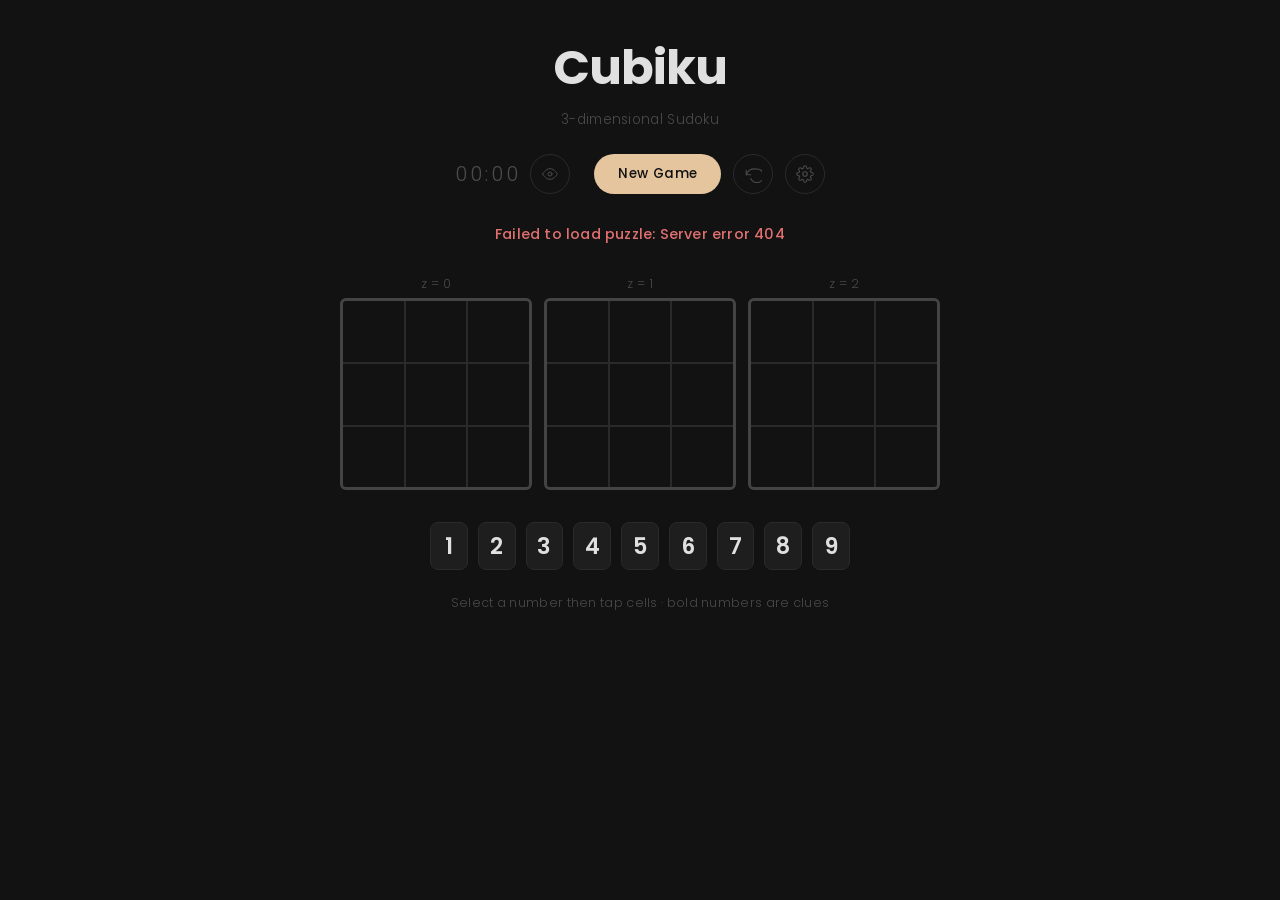
==== templates/index.html @ 9cfdf074 "Add files via upload" ====
<!DOCTYPE html>
<html lang="en">
<head>
  <meta charset="UTF-8" />
  <meta name="viewport" content="width=device-width, initial-scale=1.0" />
  <title>Cubiku</title>
  <link rel="preconnect" href="https://fonts.googleapis.com" />
  <link rel="preconnect" href="https://fonts.gstatic.com" crossorigin />
  <link href="https://fonts.googleapis.com/css2?family=Poppins:wght@300;400;500;600;700&display=swap" rel="stylesheet" />
  <link rel="stylesheet" href="/static/style.css" />
</head>
<body data-theme="gold">
  <div class="page-wrapper">

    <header>
      <h1>Cubiku</h1>
      <p class="description">3-dimensional Sudoku</p>
    </header>

    <!-- Top Action Bar -->
    <div class="top-action-bar">
      <!-- Passive timer -->
      <div class="timer-bar" id="timer-bar">
        <span id="timer-display">00:00</span>
        <button id="btn-zen" class="btn-icon" aria-label="Toggle Zen Mode" title="Zen Mode — hide timer">
          <!-- eye open -->
          <svg id="icon-eye-open" xmlns="http://www.w3.org/2000/svg" viewBox="0 0 24 24"
               fill="none" stroke="currentColor" stroke-width="1.5"
               stroke-linecap="round" stroke-linejoin="round" width="16" height="16">
            <path d="M1 12s4-8 11-8 11 8 11 8-4 8-11 8-11-8-11-8z"/>
            <circle cx="12" cy="12" r="3"/>
          </svg>
          <!-- eye closed -->
          <svg id="icon-eye-closed" xmlns="http://www.w3.org/2000/svg" viewBox="0 0 24 24"
               fill="none" stroke="currentColor" stroke-width="1.5"
               stroke-linecap="round" stroke-linejoin="round" width="16" height="16"
               style="display:none">
            <path d="M17.94 17.94A10.07 10.07 0 0 1 12 20c-7 0-11-8-11-8a18.45 18.45 0 0 1 5.06-5.94"/>
            <path d="M9.9 4.24A9.12 9.12 0 0 1 12 4c7 0 11 8 11 8a18.5 18.5 0 0 1-2.16 3.19"/>
            <line x1="1" y1="1" x2="23" y2="23"/>
          </svg>
        </button>
      </div>

      <div class="controls">
        <button id="btn-new-game" class="btn btn-primary">New Game</button>
        <button id="btn-undo"     class="btn-icon" aria-label="Undo last move" title="Undo">
          <svg xmlns="http://www.w3.org/2000/svg" viewBox="0 0 24 24"
               fill="none" stroke="currentColor" stroke-width="1.5"
               stroke-linecap="round" stroke-linejoin="round" width="18" height="18">
            <path d="M3 7v6h6"/>
            <path d="M3 13C5 7 10.5 4 16 5.5a9 9 0 1 1-7 12.5"/>
          </svg>
        </button>
        
        <!-- Settings gear icon -->
        <button id="btn-settings" class="btn-icon" aria-label="Settings" title="Settings">
          <svg xmlns="http://www.w3.org/2000/svg" viewBox="0 0 24 24" 
               fill="none" stroke="currentColor" stroke-width="1.5" 
               stroke-linecap="round" stroke-linejoin="round" width="18" height="18">
            <circle cx="12" cy="12" r="3"></circle>
            <path d="M19.4 15a1.65 1.65 0 0 0 .33 1.82l.06.06a2 2 0 0 1 0 2.83 2 2 0 0 1-2.83 0l-.06-.06a1.65 1.65 0 0 0-1.82-.33 1.65 1.65 0 0 0-1 1.51V21a2 2 0 0 1-2 2 2 2 0 0 1-2-2v-.09A1.65 1.65 0 0 0 9 19.4a1.65 1.65 0 0 0-1.82.33l-.06.06a2 2 0 0 1-2.83 0 2 2 0 0 1 0-2.83l.06-.06a1.65 1.65 0 0 0 .33-1.82 1.65 1.65 0 0 0-1.51-1H3a2 2 0 0 1-2-2 2 2 0 0 1 2-2h.09A1.65 1.65 0 0 0 4.6 9a1.65 1.65 0 0 0-.33-1.82l-.06-.06a2 2 0 0 1 0-2.83 2 2 0 0 1 2.83 0l.06.06a1.65 1.65 0 0 0 1.82.33H9a1.65 1.65 0 0 0 1-1.51V3a2 2 0 0 1 2-2 2 2 0 0 1 2 2v.09a1.65 1.65 0 0 0 1 1.51 1.65 1.65 0 0 0 1.82-.33l.06-.06a2 2 0 0 1 2.83 0 2 2 0 0 1 0 2.83l-.06.06a1.65 1.65 0 0 0-.33 1.82V9a1.65 1.65 0 0 0 1.51 1H21a2 2 0 0 1 2 2 2 2 0 0 1-2 2h-.09a1.65 1.65 0 0 0-1.51 1z"></path>
          </svg>
        </button>
      </div>
    </div>

    <!-- Settings Panel -->
    <div id="settings-panel" class="settings-panel" style="display: none;">
      <div class="setting-item">
        <label for="difficulty-select">Difficulty:</label>
        <select id="difficulty-select">
          <option value="easy">Easy</option>
          <option value="medium" selected>Medium</option>
          <option value="hard">Hard</option>
        </select>
      </div>
      <div class="setting-item">
        <label for="theme-select">Theme Accent:</label>
        <select id="theme-select">
          <option value="gold" selected>Muted Gold</option>
          <option value="cyan">Soft Cyan</option>
          <option value="mint">Emerald Mint</option>
          <option value="rose">Rose Quartz</option>
          <option value="lavender">Lavender Dusk</option>
        </select>
      </div>
      <div class="setting-item">
        <label>
          <input type="checkbox" id="toggle-keyboard" checked>
          Show Onscreen Keyboard
        </label>
      </div>
    </div>

    <div id="message-bar" class="message-bar hidden"></div>

    <div class="slices-container" id="slices-container">
      <div class="slice-wrapper">
        <p class="slice-label">z = 0</p>
        <div class="grid" id="grid-z0"></div>
      </div>
      <div class="slice-wrapper">
        <p class="slice-label">z = 1</p>
        <div class="grid" id="grid-z1"></div>
      </div>
      <div class="slice-wrapper">
        <p class="slice-label">z = 2</p>
        <div class="grid" id="grid-z2"></div>
      </div>
    </div>

    <!-- Onscreen Keyboard -->
    <div id="onscreen-keyboard" class="keyboard-container">
      <button class="key-btn" data-val="1">1</button>
      <button class="key-btn" data-val="2">2</button>
      <button class="key-btn" data-val="3">3</button>
      <button class="key-btn" data-val="4">4</button>
      <button class="key-btn" data-val="5">5</button>
      <button class="key-btn" data-val="6">6</button>
      <button class="key-btn" data-val="7">7</button>
      <button class="key-btn" data-val="8">8</button>
      <button class="key-btn" data-val="9">9</button>
    </div>

    <footer>
      <p>Select a number then tap cells · bold numbers are clues</p> 
    </footer>

  </div>
  <script src="/static/game.js"></script>
</body>
</html>
---- static/style.css ----
/* =========================================================
   Cubiku — Midnight Slate & Customizable Themes stylesheet
   ========================================================= */

*, *::before, *::after {
  box-sizing: border-box;
  margin: 0;
  padding: 0;
  user-select: none;
  -webkit-user-select: none;
  -webkit-touch-callout: none;
}

:root {
  --bg:           #121212;
  --grid-line:    #2A2A2A;
  --accent-text:  #121212;
  --user-color:   #B0B0B0;

  --text-primary: #E0E0E0;
  --text-muted:   #4A4A4A;

  --success-color:#6FCFA3;
  --error-color:  #E07070;
  --flash-color:  #FF6F61;

  --radius:       6px;
}

/* ── Theme Definitions ──────────────────────────────────── */

body[data-theme="gold"] {
  --accent:       #E4C59E; /* Muted Gold / Amber */
  --ch-bg:        rgba(228, 197, 158, 0.03);
  --num-hl:       rgba(228, 197, 158, 0.15);
}

body[data-theme="cyan"] {
  --accent:       #A8DADC; /* Soft Cyan */
  --ch-bg:        rgba(168, 218, 220, 0.03);
  --num-hl:       rgba(168, 218, 220, 0.15);
}

body[data-theme="mint"] {
  --accent:       #A3E4D7; /* Emerald Mint */
  --ch-bg:        rgba(163, 228, 215, 0.03);
  --num-hl:       rgba(163, 228, 215, 0.15);
}

body[data-theme="rose"] {
  --accent:       #F5B7B1; /* Rose Quartz */
  --ch-bg:        rgba(245, 183, 177, 0.03);
  --num-hl:       rgba(245, 183, 177, 0.15);
}

body[data-theme="lavender"] {
  --accent:       #D7BDE2; /* Lavender Dusk */
  --ch-bg:        rgba(215, 189, 226, 0.03);
  --num-hl:       rgba(215, 189, 226, 0.15);
}

:root {
  --clue-color:   var(--accent);
}

html, body { height: 100%; }

body {
  background:  var(--bg);
  color:       var(--text-primary);
  font-family: 'Poppins', system-ui, sans-serif;
  min-height:  100vh;
  display:     flex;
  flex-direction: column;
  touch-action: manipulation;
  -webkit-font-smoothing: antialiased;
}

/* ── Page wrapper ────────────────────────────────────────── */

.page-wrapper {
  width:       100%;
  max-width:   960px;
  margin:      0 auto;
  padding:     2rem 0.5rem 3.5rem;
  display:     flex;
  flex-direction: column;
  align-items: center;
  gap:         1.5rem;
}

/* ── Header ─────────────────────────────────────────────── */

header { text-align: center; }

h1 {
  font-size:     clamp(2.4rem, 8vw, 3rem);
  font-weight:   700;
  letter-spacing: -1px;
  color:         var(--text-primary);
}

@media (max-width: 599px) {
  h1 {
    font-size: 2.75rem; /* Noticeably larger and well-proportioned on mobile */
  }
}

.description {
  margin-top:  0.35rem;
  color:       var(--text-muted);
  font-size:   clamp(0.72rem, 2.2vw, 0.85rem);
  font-weight: 300;
  letter-spacing: 0.3px;
}

/* ── Top Action Bar ──────────────────────────────────────── */

.top-action-bar {
  display: flex;
  align-items: center;
  justify-content: center;
  gap: 1.5rem;
}

@media (max-width: 599px) {
  .top-action-bar {
    flex-direction: column;
    gap: 1rem;
  }
}

/* ── Timer bar ───────────────────────────────────────────── */

.timer-bar {
  display:     flex;
  align-items: center;
  gap:         0.6rem;
}

#timer-display {
  font-size:     clamp(1rem, 3.5vw, 1.25rem);
  font-weight:   300;
  letter-spacing: 3px;
  color:         var(--text-muted);
  font-variant-numeric: tabular-nums;
  min-width:     3.8ch;
  text-align:     center;
}

.timer-bar.zen #timer-display {
  visibility: hidden;
}

/* ── Controls ───────────────────────────────────────────── */

.controls {
  display:         flex;
  align-items:     center;
  flex-wrap:       wrap;
  gap:             0.75rem;
  justify-content: center;
}

.btn {
  height:          40px;
  display:         inline-flex;
  align-items:     center;
  justify-content: center;
  padding:         0 1.5rem;
  font-family:     inherit;
  font-size:       0.85rem;
  font-weight:     500;
  letter-spacing:  0.4px;
  border:          none;
  border-radius:   100px;
  cursor:          pointer;
  transition:      opacity 0.15s, transform 0.1s;
  touch-action:    manipulation;
  white-space:     nowrap;
}

.btn:active { transform: scale(0.96); }

.btn-primary {
  background: var(--accent);
  color:      var(--accent-text);
}
.btn-primary:hover { opacity: 0.88; }

.btn-icon {
  width:         40px;
  height:        40px;
  display:       inline-flex;
  align-items:   center;
  justify-content: center;
  background:    transparent;
  border:        1px solid var(--grid-line);
  border-radius: 50%;
  color:         var(--text-muted);
  cursor:        pointer;
  transition:    border-color 0.15s, color 0.15s, transform 0.1s;
  touch-action:  manipulation;
  flex-shrink:   0;
  padding:       0;
}

.btn-icon:hover {
  border-color: #555;
  color:        var(--text-primary);
}

.btn-icon:active { transform: scale(0.93); }

#btn-undo:disabled {
  opacity: 0.2;
  cursor:  default;
  pointer-events: none;
  border-color: var(--grid-line);
}

/* ── Settings Panel ──────────────────────────────────────── */

.settings-panel {
  background: rgba(255, 255, 255, 0.03);
  border: 1px solid var(--grid-line);
  padding: 1rem 1.25rem;
  border-radius: var(--radius);
  display: flex;
  flex-direction: column;
  gap: 0.75rem;
  width: 100%;
  max-width: 320px;
}

.setting-item {
  display: flex;
  justify-content: space-between;
  align-items: center;
  font-size: 0.85rem;
  color: var(--text-primary);
}

.setting-item select {
  background: var(--bg);
  color: var(--text-primary);
  border: 1px solid var(--grid-line);
  padding: 0.25rem 0.5rem;
  border-radius: 4px;
  font-family: inherit;
}

/* ── Message bar ────────────────────────────────────────── */

.message-bar {
  width:       100%;
  padding:     0.4rem 1rem;
  border-radius: var(--radius);
  font-size:   clamp(0.8rem, 2.3vw, 0.9rem);
  font-weight: 500;
  text-align:  center;
  letter-spacing: 0.2px;
  background:  transparent;
  border:      none !important;
}

.message-bar.hidden  { display: none; }
.message-bar.success { color: var(--success-color); }
.message-bar.error   { color: var(--error-color); }
.message-bar.info    { color: var(--accent); }

/* ── Slices ──────────────────────────────────────────────── */

.slices-container {
  display:         flex;
  flex-direction:  row;
  flex-wrap:       nowrap;
  gap:             12px;
  width:           100%;
  max-width:       600px;
  justify-content: center;
  align-items:     flex-start;
}

.slice-wrapper {
  flex:        1 1 0;
  min-width:   0;
  display:     flex;
  flex-direction: column;
  align-items: center;
  gap:         0.3rem;
}

.slice-label {
  font-size:    clamp(0.6rem, 1.9vw, 0.78rem);
  font-weight:  300;
  color:         var(--text-muted);
  letter-spacing: 0.5px;
}

/* ── Grid ────────────────────────────────────────────────── */

.grid {
  display:    grid;
  grid-template-columns: repeat(3, 1fr);
  grid-template-rows:    repeat(3, 1fr);
  gap:        2px;
  background: var(--grid-line);
  border:     3px solid #444;
  border-radius: 6px;
  padding:    0;
  width:      100%;
  aspect-ratio: 1;
  overflow:   hidden;
}

/* ── Cells (<input>) ─────────────────────────────────────── */

.cell {
  width:         100%;
  height:        100%;
  aspect-ratio:  1;
  background:    var(--bg);
  border:        none;
  outline:       none;
  box-shadow:    none;
  font-family:   inherit;
  font-size:     clamp(0.78rem, 3.4vw, 1.35rem);
  font-weight:   400;
  color:         var(--user-color);
  text-align:    center;
  cursor:        pointer;
  caret-color:   transparent;
  transition:    background 0.1s, color 0.6s;
  touch-action:  manipulation;
  -webkit-appearance: none;
  appearance:    none;
  user-select: none;
  -webkit-user-select: none;
}

.cell:focus { outline: none; }

.cell.clue {
  color:       var(--clue-color);
  font-weight: 700;
  cursor:      default;
  user-select: none;
  -webkit-user-select: none;
}

.cell.constraint-highlight {
  background: var(--ch-bg);
}

.cell.number-highlight {
  background: var(--num-hl) !important;
}

.cell.active-cell {
  background: radial-gradient(
    circle,
    var(--accent) 0%,
    var(--accent) 42%,
    transparent   43%
  );
  color:       var(--accent-text);
  font-weight: 600;
  caret-color: var(--accent-text);
  transition:  background 0.05s, color 0.05s;
}

.cell.active-cell.constraint-highlight {
  background: radial-gradient(
    circle,
    var(--accent) 0%,
    var(--accent) 42%,
    var(--ch-bg)  43%
  );
}

.cell.flash-conflict {
  color:      var(--flash-color) !important;
  transition: color 0s;
}

.cell.conflict {
  background: rgba(224, 112, 112, 0.10);
  color:      var(--error-color);
}

.cell.clue.conflict { color: var(--error-color); }

.grid.loading .cell {
  opacity:        0.3;
  pointer-events: none;
}

/* ── Onscreen Keyboard ───────────────────────────────────── */

.keyboard-container {
  display: flex;
  gap: 10px;
  justify-content: center;
  align-items: center;
  margin-top: 0.5rem;
  width: 100%;
}

/* Mobile: Perfectly proportioned, sleek keys that don't look oversized */
@media (max-width: 599px) {
  .keyboard-container {
    max-width: 330px;
    flex-wrap: wrap;
    gap: 6px;
  }
  .key-btn {
    flex: 0 0 calc(20% - 6px);
    height: 44px;
    font-size: 1.25rem;
  }
}

/* Laptop / Desktop: 1 single row scaled to ~6 cells width (~420px) */
@media (min-width: 600px) {
  .keyboard-container {
    max-width: 420px;
    flex-wrap: nowrap;
  }
  .key-btn {
    flex: 1 1 0;
    height: 48px;
    font-size: 1.4rem;
  }
}

.key-btn {
  background: rgba(255, 255, 255, 0.05);
  border: 1px solid var(--grid-line);
  color: var(--text-primary);
  font-family: inherit;
  font-weight: 600;
  border-radius: 8px;
  cursor: pointer;
  transition: background 0.15s, transform 0.1s;
  touch-action: manipulation;
  padding: 0;
}

.key-btn:hover {
  background: rgba(255, 255, 255, 0.1);
  border-color: #555;
}

.key-btn:active {
  transform: scale(0.95);
}

/* ── Footer ─────────────────────────────────────────────── */

footer {
  color:          var(--text-muted);
  font-size:      clamp(0.68rem, 2vw, 0.78rem);
  font-weight:    300;
  text-align:     center;
  letter-spacing: 0.3px;
}
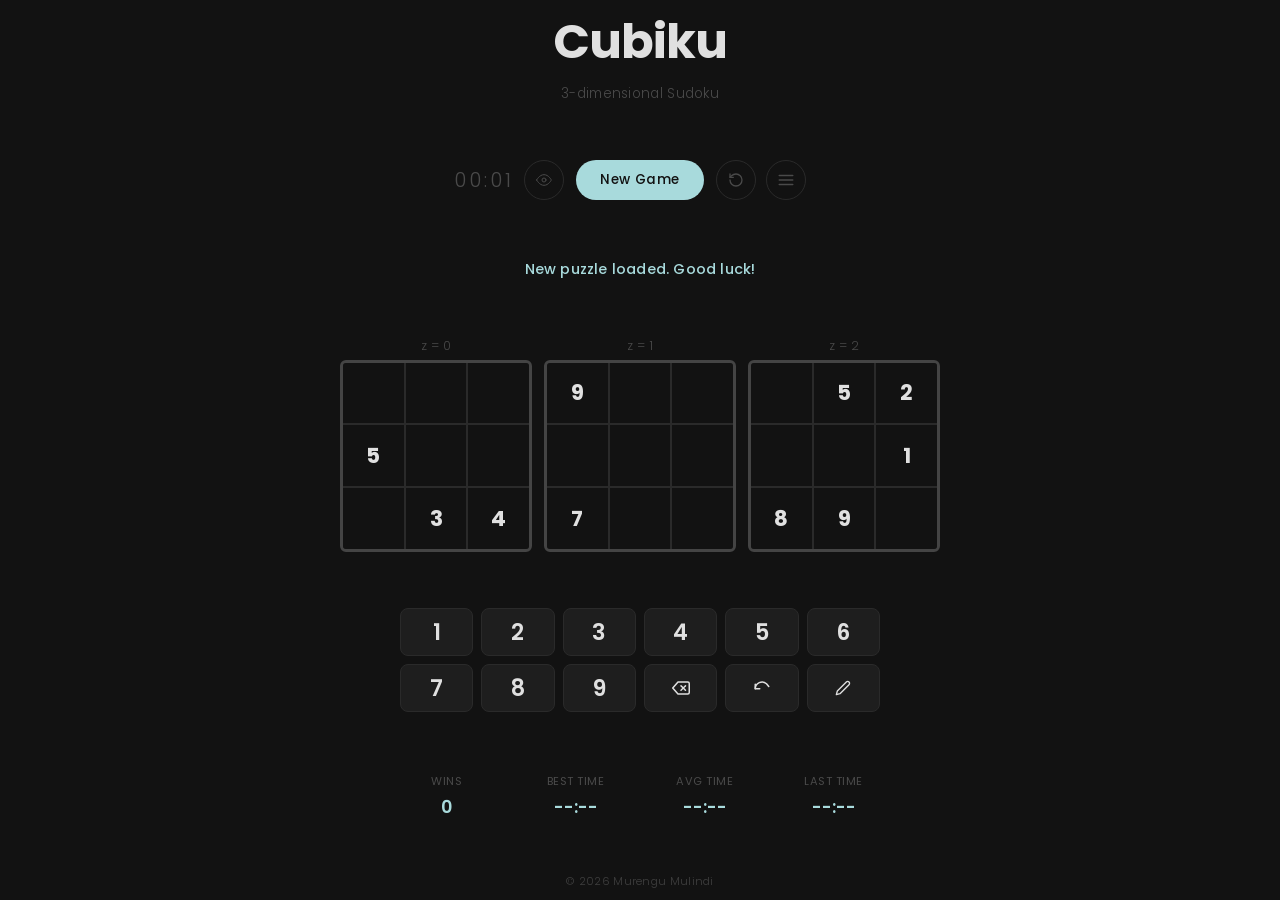
==== commit 1e096254: "Initial commit for standard Cubiku static app" ====
--- a/templates/index.html
+++ b/templates/index.html
@@ -2,14 +2,36 @@
 <html lang="en">
 <head>
   <meta charset="UTF-8" />
-  <meta name="viewport" content="width=device-width, initial-scale=1.0" />
-  <title>Cubiku</title>
+  <title>Cubiku — 3D Sudoku Puzzle Game</title>
+  <meta name="description" content="A minimalist, offline-capable 3D Sudoku puzzle game built by Trevor Murengu Mulindi." />
+  <meta name="author" content="Trevor Murengu Mulindi" />
+  
+  <meta property="og:title" content="Cubiku — 3D Sudoku Puzzle Game" />
+  <meta property="og:description" content="A minimalist, offline-capable 3D Sudoku puzzle game built by Trevor Murengu Mulindi." />
+  <meta property="og:type" content="website" />
+  <meta property="og:image" content="https://cubiku.onrender.com/static/icon-512.png" />
+
+  <meta name="twitter:card" content="summary" />
+  <meta name="twitter:title" content="Cubiku — 3D Sudoku Puzzle Game" />
+  <meta name="twitter:description" content="A minimalist, offline-capable 3D Sudoku puzzle game built by Trevor Murengu Mulindi." />
+  <meta name="twitter:image" content="https://cubiku.onrender.com/static/icon-512.png" />
+
+  <meta name="theme-color" content="#121212" />
+  <meta name="viewport" content="width=device-width, initial-scale=1.0, maximum-scale=1.0, user-scalable=no" />
+  
   <link rel="preconnect" href="https://fonts.googleapis.com" />
   <link rel="preconnect" href="https://fonts.gstatic.com" crossorigin />
   <link href="https://fonts.googleapis.com/css2?family=Poppins:wght@300;400;500;600;700&display=swap" rel="stylesheet" />
-  <link rel="stylesheet" href="/static/style.css" />
+
+  <link rel="stylesheet" href="/static/style.css?v=55" />
+  <link rel="manifest" href="/static/manifest.json" />
+  
+  <meta name="apple-mobile-web-app-capable" content="yes" />
+  <meta name="apple-mobile-web-app-status-bar-style" content="black-translucent" />
+  <link rel="apple-touch-icon" href="/static/icon-512.png" />
+  <link rel="icon" type="image/png" href="/static/icon-512.png" />
 </head>
-<body data-theme="gold">
+<body data-theme="cyan">
   <div class="page-wrapper">
 
     <header>
@@ -17,24 +39,17 @@
       <p class="description">3-dimensional Sudoku</p>
     </header>
 
-    <!-- Top Action Bar -->
     <div class="top-action-bar">
-      <!-- Passive timer -->
-      <div class="timer-bar" id="timer-bar">
-        <span id="timer-display">00:00</span>
+      <div class="top-left-group">
+        <div class="timer-bar" id="timer-bar">
+          <span id="timer-display">00:00</span>
+        </div>
         <button id="btn-zen" class="btn-icon" aria-label="Toggle Zen Mode" title="Zen Mode — hide timer">
-          <!-- eye open -->
-          <svg id="icon-eye-open" xmlns="http://www.w3.org/2000/svg" viewBox="0 0 24 24"
-               fill="none" stroke="currentColor" stroke-width="1.5"
-               stroke-linecap="round" stroke-linejoin="round" width="16" height="16">
+          <svg id="icon-eye-open" xmlns="http://www.w3.org/2000/svg" viewBox="0 0 24 24" fill="none" stroke="currentColor" stroke-width="1.5" stroke-linecap="round" stroke-linejoin="round" width="16" height="16">
             <path d="M1 12s4-8 11-8 11 8 11 8-4 8-11 8-11-8-11-8z"/>
             <circle cx="12" cy="12" r="3"/>
           </svg>
-          <!-- eye closed -->
-          <svg id="icon-eye-closed" xmlns="http://www.w3.org/2000/svg" viewBox="0 0 24 24"
-               fill="none" stroke="currentColor" stroke-width="1.5"
-               stroke-linecap="round" stroke-linejoin="round" width="16" height="16"
-               style="display:none">
+          <svg id="icon-eye-closed" xmlns="http://www.w3.org/2000/svg" viewBox="0 0 24 24" fill="none" stroke="currentColor" stroke-width="1.5" stroke-linecap="round" stroke-linejoin="round" width="16" height="16" style="display:none">
             <path d="M17.94 17.94A10.07 10.07 0 0 1 12 20c-7 0-11-8-11-8a18.45 18.45 0 0 1 5.06-5.94"/>
             <path d="M9.9 4.24A9.12 9.12 0 0 1 12 4c7 0 11 8 11 8a18.5 18.5 0 0 1-2.16 3.19"/>
             <line x1="1" y1="1" x2="23" y2="23"/>
@@ -42,54 +57,75 @@
         </button>
       </div>
 
+      <div class="center-action">
+        <button id="btn-new-game" class="btn btn-primary">New Game</button>
+      </div>
+
       <div class="controls">
-        <button id="btn-new-game" class="btn btn-primary">New Game</button>
-        <button id="btn-undo"     class="btn-icon" aria-label="Undo last move" title="Undo">
-          <svg xmlns="http://www.w3.org/2000/svg" viewBox="0 0 24 24"
-               fill="none" stroke="currentColor" stroke-width="1.5"
-               stroke-linecap="round" stroke-linejoin="round" width="18" height="18">
-            <path d="M3 7v6h6"/>
-            <path d="M3 13C5 7 10.5 4 16 5.5a9 9 0 1 1-7 12.5"/>
+        <button id="btn-restart" class="btn-icon" aria-label="Restart Puzzle" title="Restart Puzzle">
+          <svg xmlns="http://www.w3.org/2000/svg" viewBox="0 0 24 24" fill="none" stroke="currentColor" stroke-width="2" stroke-linecap="round" stroke-linejoin="round" width="16" height="16">
+            <path d="M3 12a9 9 0 1 0 9-9 9.75 9.75 0 0 0-6.74 2.74L3 8"></path>
+            <polyline points="3 3 3 8 8 8"></polyline>
           </svg>
         </button>
-        
-        <!-- Settings gear icon -->
-        <button id="btn-settings" class="btn-icon" aria-label="Settings" title="Settings">
-          <svg xmlns="http://www.w3.org/2000/svg" viewBox="0 0 24 24" 
-               fill="none" stroke="currentColor" stroke-width="1.5" 
-               stroke-linecap="round" stroke-linejoin="round" width="18" height="18">
-            <circle cx="12" cy="12" r="3"></circle>
-            <path d="M19.4 15a1.65 1.65 0 0 0 .33 1.82l.06.06a2 2 0 0 1 0 2.83 2 2 0 0 1-2.83 0l-.06-.06a1.65 1.65 0 0 0-1.82-.33 1.65 1.65 0 0 0-1 1.51V21a2 2 0 0 1-2 2 2 2 0 0 1-2-2v-.09A1.65 1.65 0 0 0 9 19.4a1.65 1.65 0 0 0-1.82.33l-.06.06a2 2 0 0 1-2.83 0 2 2 0 0 1 0-2.83l.06-.06a1.65 1.65 0 0 0 .33-1.82 1.65 1.65 0 0 0-1.51-1H3a2 2 0 0 1-2-2 2 2 0 0 1 2-2h.09A1.65 1.65 0 0 0 4.6 9a1.65 1.65 0 0 0-.33-1.82l-.06-.06a2 2 0 0 1 0-2.83 2 2 0 0 1 2.83 0l.06.06a1.65 1.65 0 0 0 1.82.33H9a1.65 1.65 0 0 0 1-1.51V3a2 2 0 0 1 2-2 2 2 0 0 1 2 2v.09a1.65 1.65 0 0 0 1 1.51 1.65 1.65 0 0 0 1.82-.33l.06-.06a2 2 0 0 1 2.83 0 2 2 0 0 1 0 2.83l-.06.06a1.65 1.65 0 0 0-.33 1.82V9a1.65 1.65 0 0 0 1.51 1H21a2 2 0 0 1 2 2 2 2 0 0 1-2 2h-.09a1.65 1.65 0 0 0-1.51 1z"></path>
+        <button id="btn-menu" class="btn-icon" aria-label="Menu" title="Menu">
+          <svg xmlns="http://www.w3.org/2000/svg" viewBox="0 0 24 24" fill="none" stroke="currentColor" stroke-width="2" stroke-linecap="round" stroke-linejoin="round" width="18" height="18">
+            <line x1="3" y1="12" x2="21" y2="12"></line>
+            <line x1="3" y1="6" x2="21" y2="6"></line>
+            <line x1="3" y1="18" x2="21" y2="18"></line>
           </svg>
         </button>
-      </div>
-    </div>
-
-    <!-- Settings Panel -->
-    <div id="settings-panel" class="settings-panel" style="display: none;">
-      <div class="setting-item">
-        <label for="difficulty-select">Difficulty:</label>
-        <select id="difficulty-select">
-          <option value="easy">Easy</option>
-          <option value="medium" selected>Medium</option>
-          <option value="hard">Hard</option>
-        </select>
-      </div>
-      <div class="setting-item">
-        <label for="theme-select">Theme Accent:</label>
-        <select id="theme-select">
-          <option value="gold" selected>Muted Gold</option>
-          <option value="cyan">Soft Cyan</option>
-          <option value="mint">Emerald Mint</option>
-          <option value="rose">Rose Quartz</option>
-          <option value="lavender">Lavender Dusk</option>
-        </select>
-      </div>
-      <div class="setting-item">
-        <label>
-          <input type="checkbox" id="toggle-keyboard" checked>
-          Show Onscreen Keyboard
-        </label>
+
+        <div id="settings-panel" class="settings-panel" style="display: none;">
+          <div class="setting-item action-item" id="btn-settings-tutorial">
+            <span>Tutorial</span>
+            <svg xmlns="http://www.w3.org/2000/svg" viewBox="0 0 24 24" fill="none" stroke="currentColor" stroke-width="2" stroke-linecap="round" stroke-linejoin="round" width="14" height="14" style="color: var(--accent);">
+              <circle cx="12" cy="12" r="10"></circle>
+              <polygon points="10 8 16 12 10 16 10 8"></polygon>
+            </svg>
+          </div>
+          <div class="setting-item action-item" id="btn-settings-reset-stats">
+            <span>Reset Stats</span>
+            <svg xmlns="http://www.w3.org/2000/svg" viewBox="0 0 24 24" fill="none" stroke="currentColor" stroke-width="2" stroke-linecap="round" stroke-linejoin="round" width="14" height="14" style="color: var(--error-color);">
+              <path d="M3 6h18"></path>
+              <path d="M19 6v14a2 2 0 0 1-2 2H7a2 2 0 0 1-2-2V6m3 0V4a2 2 0 0 1 2-2h4a2 2 0 0 1 2 2v2"></path>
+            </svg>
+          </div>
+          
+          <div class="setting-divider"></div>
+          
+          <div class="setting-item">
+            <span>Difficulty</span>
+            <div class="select-wrapper">
+              <select id="difficulty-select">
+                <option value="easy">Easy</option>
+                <option value="medium" selected>Medium</option>
+                <option value="hard">Hard</option>
+              </select>
+            </div>
+          </div>
+          
+          <div class="setting-item">
+            <span>Accent</span>
+            <div class="select-wrapper">
+              <select id="theme-select">
+                <option value="cyan" selected>Cyan</option>
+                <option value="lavender">Lavender</option>
+                <option value="rose">Rose</option>
+                <option value="gold">Gold</option>
+                <option value="silver">Silver</option>
+              </select>
+            </div>
+          </div>
+          
+          <div class="setting-item">
+            <span>Sticky Keys</span>
+            <label class="switch">
+              <input type="checkbox" id="toggle-sticky-keys">
+              <span class="slider"></span>
+            </label>
+          </div>
+        </div>
       </div>
     </div>
 
@@ -110,7 +146,6 @@
       </div>
     </div>
 
-    <!-- Onscreen Keyboard -->
     <div id="onscreen-keyboard" class="keyboard-container">
       <button class="key-btn" data-val="1">1</button>
       <button class="key-btn" data-val="2">2</button>
@@ -118,16 +153,82 @@
       <button class="key-btn" data-val="4">4</button>
       <button class="key-btn" data-val="5">5</button>
       <button class="key-btn" data-val="6">6</button>
+      
       <button class="key-btn" data-val="7">7</button>
       <button class="key-btn" data-val="8">8</button>
       <button class="key-btn" data-val="9">9</button>
+      <button class="key-btn" data-val="erase" title="Erase" aria-label="Erase">
+        <svg xmlns="http://www.w3.org/2000/svg" viewBox="0 0 24 24" fill="none" stroke="currentColor" stroke-width="2" stroke-linecap="round" stroke-linejoin="round" width="18" height="18">
+          <path d="M21 4H8l-7 8 7 8h13a2 2 0 0 0 2-2V6a2 2 0 0 0-2-2z"></path>
+          <line x1="18" y1="9" x2="12" y2="15"></line>
+          <line x1="12" y1="9" x2="18" y2="15"></line>
+        </svg>
+      </button>
+      <button class="key-btn" data-val="undo" title="Undo" aria-label="Undo">
+        <svg xmlns="http://www.w3.org/2000/svg" viewBox="0 0 24 24" fill="none" stroke="currentColor" stroke-width="2" stroke-linecap="round" stroke-linejoin="round" width="18" height="18">
+          <path d="M3 7v6h6"></path>
+          <path d="M3 13a9 9 0 0 1 15-6.7L21 10"></path>
+        </svg>
+      </button>
+      <button class="key-btn" id="btn-pencil" data-val="pencil" title="Toggle Pencil Mode" aria-label="Pencil Mode">
+        <svg xmlns="http://www.w3.org/2000/svg" viewBox="0 0 24 24" fill="none" stroke="currentColor" stroke-width="2" stroke-linecap="round" stroke-linejoin="round" width="16" height="16">
+          <path d="M17 3a2.828 2.828 0 1 1 4 4L7.5 20.5 2 22l1.5-5.5L17 3z"></path>
+        </svg>
+      </button>
+    </div>
+
+    <div class="stats-container">
+      <div class="stat-box">
+        <span class="stat-label">Wins</span>
+        <span id="stat-wins" class="stat-value">0</span>
+      </div>
+      <div class="stat-box">
+        <span class="stat-label">Best Time</span>
+        <span id="stat-best" class="stat-value">--:--</span>
+      </div>
+      <div class="stat-box">
+        <span class="stat-label">Avg Time</span>
+        <span id="stat-avg" class="stat-value">--:--</span>
+      </div>
+      <div class="stat-box">
+        <span class="stat-label">Last Time</span>
+        <span id="stat-last" class="stat-value">--:--</span>
+      </div>
     </div>
 
     <footer>
-      <p>Select a number then tap cells · bold numbers are clues</p> 
+      <p style="font-size: 0.9em; opacity: 0.8;">&copy; 2026 Murengu Mulindi</p>
     </footer>
 
   </div>
-  <script src="/static/game.js"></script>
+
+  <div id="rules-modal" class="modal-overlay hidden">
+    <div class="modal-content">
+      <div class="modal-header">
+        <h2>Welcome to Cubiku!</h2>
+        <button id="btn-close-rules" class="btn-icon" aria-label="Close rules">&times;</button>
+      </div>
+      <div class="modal-body" style="text-align: center;">
+        <p style="margin-bottom: 1.5rem; color: var(--text-muted);">
+          Instead of a flat 9x9 grid, you are solving a 3x3x3 cube that has been sliced into three flat boards. The rules of Sudoku apply, but across three dimensions.
+        </p>
+        <div style="display: flex; flex-direction: column; gap: 10px; align-items: center; justify-content: center; margin-top: 1rem;">
+          <button id="btn-start-tutorial" class="btn btn-primary" style="width: 100%; max-width: 250px;">Play Quick Tutorial (1 Min)</button>
+          <button id="btn-skip-tutorial" class="btn" style="width: 100%; max-width: 250px; background: rgba(255,255,255,0.05); color: var(--text-primary); border: 1px solid var(--grid-line);">Skip to Puzzle</button>
+        </div>
+      </div>
+    </div>
+  </div>
+
+  <script>
+    if ('serviceWorker' in navigator) {
+      window.addEventListener('load', () => {
+        navigator.serviceWorker.register('/sw.js')
+          .catch((err) => console.log('SW setup failed:', err));
+      });
+    }
+  </script>
+  
+  <script src="/static/game.js?v=55"></script>
 </body>
 </html>
--- a/static/style.css
+++ b/static/style.css
@@ -1,5 +1,5 @@
 /* =========================================================
-   Cubiku — Midnight Slate & Customizable Themes stylesheet
+   Cubiku v53 — Midnight Slate & Customizable Themes
    ========================================================= */
 
 *, *::before, *::after {
@@ -9,101 +9,161 @@
   user-select: none;
   -webkit-user-select: none;
   -webkit-touch-callout: none;
+  -webkit-tap-highlight-color: transparent;
 }
 
 :root {
-  --bg:           #121212;
-  --grid-line:    #2A2A2A;
-  --accent-text:  #121212;
-  --user-color:   #B0B0B0;
-
-  --text-primary: #E0E0E0;
-  --text-muted:   #4A4A4A;
-
-  --success-color:#6FCFA3;
-  --error-color:  #E07070;
-  --flash-color:  #FF6F61;
-
-  --radius:       6px;
-}
-
-/* ── Theme Definitions ──────────────────────────────────── */
+  --bg:            #121212;
+  --grid-line:     #2A2A2A;
+  --accent-text:   #121212;
+  --user-color:    #B0B0B0;
+
+  --text-primary:  #E0E0E0;
+  --text-muted:    #4A4A4A;
+
+  --success-color: #6FCFA3;
+  --error-color:   #E07070;
+  --flash-color:   #FF6F61;
+
+  --radius:        6px;
+}
+
+/* ── Theme Definitions (Curated 5-Color Palette) ────────── */
+
+body[data-theme="cyan"] {
+  --accent:        #A8DADC;
+  --ch-bg:         rgba(168, 218, 220, 0.03);
+  --num-hl:        rgba(168, 218, 220, 0.15);
+}
+
+body[data-theme="lavender"] {
+  --accent:        #D7BDE2;
+  --ch-bg:         rgba(215, 189, 226, 0.03);
+  --num-hl:        rgba(215, 189, 226, 0.15);
+}
+
+body[data-theme="rose"] {
+  --accent:        #F5B7B1;
+  --ch-bg:         rgba(245, 183, 177, 0.03);
+  --num-hl:        rgba(245, 183, 177, 0.15);
+}
 
 body[data-theme="gold"] {
-  --accent:       #E4C59E; /* Muted Gold / Amber */
-  --ch-bg:        rgba(228, 197, 158, 0.03);
-  --num-hl:       rgba(228, 197, 158, 0.15);
-}
-
-body[data-theme="cyan"] {
-  --accent:       #A8DADC; /* Soft Cyan */
-  --ch-bg:        rgba(168, 218, 220, 0.03);
-  --num-hl:       rgba(168, 218, 220, 0.15);
-}
-
-body[data-theme="mint"] {
-  --accent:       #A3E4D7; /* Emerald Mint */
-  --ch-bg:        rgba(163, 228, 215, 0.03);
-  --num-hl:       rgba(163, 228, 215, 0.15);
-}
-
-body[data-theme="rose"] {
-  --accent:       #F5B7B1; /* Rose Quartz */
-  --ch-bg:        rgba(245, 183, 177, 0.03);
-  --num-hl:       rgba(245, 183, 177, 0.15);
-}
-
-body[data-theme="lavender"] {
-  --accent:       #D7BDE2; /* Lavender Dusk */
-  --ch-bg:        rgba(215, 189, 226, 0.03);
-  --num-hl:       rgba(215, 189, 226, 0.15);
+  --accent:        #E4C59E;
+  --ch-bg:         rgba(228, 197, 158, 0.03);
+  --num-hl:        rgba(228, 197, 158, 0.15);
+}
+
+body[data-theme="silver"] {
+  --accent:        #9CA3AF;
+  --ch-bg:         rgba(156, 163, 175, 0.04);
+  --num-hl:        rgba(156, 163, 175, 0.15);
 }
 
 :root {
-  --clue-color:   var(--accent);
-}
-
-html, body { height: 100%; }
-
-body {
+  --clue-color:    var(--accent);
+}
+
+html, body { 
+  min-height: 100vh;
+  min-height: 100dvh;
   background:  var(--bg);
   color:       var(--text-primary);
   font-family: 'Poppins', system-ui, sans-serif;
-  min-height:  100vh;
-  display:     flex;
-  flex-direction: column;
   touch-action: manipulation;
   -webkit-font-smoothing: antialiased;
-}
-
-/* ── Page wrapper ────────────────────────────────────────── */
+  position:    relative;
+}
 
 .page-wrapper {
-  width:       100%;
-  max-width:   960px;
-  margin:      0 auto;
-  padding:     2rem 0.5rem 3.5rem;
-  display:     flex;
+  width:         100%;
+  max-width:     960px;
+  margin:        0 auto;
+  display:       flex;
   flex-direction: column;
   align-items: center;
-  gap:         1.5rem;
-}
-
-/* ── Header ─────────────────────────────────────────────── */
+  position:      relative;
+}
+
+@media (min-width: 600px) {
+  .page-wrapper {
+    justify-content: space-between;
+    height:          100dvh;
+    max-height:      100dvh;
+    padding:         0.4rem 1rem 0.6rem;
+    gap:             0.2rem;
+    overflow:        hidden;
+  }
+
+  .slices-container {
+    width:           min(100%, 48vh);
+    max-width:       580px;
+    margin:          0 auto;
+  }
+
+  .stats-container {
+    margin-top: 0.2rem !important;
+  }
+  
+  .keyboard-container {
+    max-width:       min(460px, 38vh);
+    margin-top:      0.2rem !important;
+  }
+}
+
+@media (max-width: 599px) {
+  .page-wrapper {
+    min-height:      100vh;
+    min-height:      100dvh;
+    justify-content: flex-start;
+    padding:         3.6rem 0.5rem 1.5rem;
+    gap:             0;
+  }
+  header {
+    width:           100%;
+    margin-bottom:   0;
+  }
+  h1 {
+    font-size:       2.2rem;
+  }
+  .description {
+    font-size:       0.7rem;
+    margin-top:      0.1rem;
+    margin-bottom:   4.8rem;
+  }
+  .top-action-bar {
+    margin-top:      0;
+    margin-bottom:   0;
+  }
+  .message-bar {
+    min-height:      auto;
+    padding:         0.05rem 0.5rem;
+    font-size:       0.72rem;
+    margin:          0 auto;
+  }
+  .slices-container {
+    gap:             1px;
+    margin-top:      1.3rem;
+    margin-bottom:   1.3rem;
+  }
+  .stats-container {
+    margin-top:      auto;
+    padding-top:     1.2rem;
+    gap:             0.5rem;
+  }
+  footer {
+    margin-top:      2.4rem; 
+    padding-bottom:  calc(0.5rem + env(safe-area-inset-bottom)); 
+  }
+}
 
 header { text-align: center; }
 
 h1 {
-  font-size:     clamp(2.4rem, 8vw, 3rem);
-  font-weight:   700;
+  font-size:      clamp(2.4rem, 8vw, 3rem);
+  font-weight:    700;
   letter-spacing: -1px;
-  color:         var(--text-primary);
-}
-
-@media (max-width: 599px) {
-  h1 {
-    font-size: 2.75rem; /* Noticeably larger and well-proportioned on mobile */
-  }
+  color:          var(--text-primary);
 }
 
 .description {
@@ -114,37 +174,36 @@
   letter-spacing: 0.3px;
 }
 
-/* ── Top Action Bar ──────────────────────────────────────── */
-
 .top-action-bar {
-  display: flex;
-  align-items: center;
-  justify-content: center;
-  gap: 1.5rem;
-}
-
-@media (max-width: 599px) {
-  .top-action-bar {
-    flex-direction: column;
-    gap: 1rem;
-  }
-}
-
-/* ── Timer bar ───────────────────────────────────────────── */
+  display: grid;
+  grid-template-columns: 1fr auto 1fr;
+  align-items: center;
+  width: 100%;
+  max-width: 600px;
+  padding: 0 0.5rem;
+  min-height: 44px;
+}
+
+.top-left-group {
+  justify-self: end;
+  display: flex;
+  align-items: center;
+  gap: 10px;
+  margin-right: 12px;
+}
 
 .timer-bar {
-  display:     flex;
-  align-items: center;
-  gap:         0.6rem;
+  display: flex;
+  align-items: center;
 }
 
 #timer-display {
-  font-size:     clamp(1rem, 3.5vw, 1.25rem);
-  font-weight:   300;
+  font-size:      clamp(1rem, 3.5vw, 1.25rem);
+  font-weight:    300;
   letter-spacing: 3px;
-  color:         var(--text-muted);
+  color:          var(--text-muted);
   font-variant-numeric: tabular-nums;
-  min-width:     3.8ch;
+  min-width:      3.8ch;
   text-align:     center;
 }
 
@@ -152,14 +211,17 @@
   visibility: hidden;
 }
 
-/* ── Controls ───────────────────────────────────────────── */
+.center-action {
+  justify-self: center;
+}
 
 .controls {
-  display:         flex;
-  align-items:     center;
-  flex-wrap:       wrap;
-  gap:             0.75rem;
-  justify-content: center;
+  justify-self: start;
+  position: relative;
+  display: flex;
+  align-items: center;
+  gap: 10px;
+  margin-left: 12px;
 }
 
 .btn {
@@ -212,49 +274,188 @@
 
 .btn-icon:active { transform: scale(0.93); }
 
-#btn-undo:disabled {
-  opacity: 0.2;
-  cursor:  default;
+/* Prevent SVGs and spans from eating clicks */
+.btn-icon *, .key-btn *, .cell * {
   pointer-events: none;
-  border-color: var(--grid-line);
-}
-
-/* ── Settings Panel ──────────────────────────────────────── */
+}
 
 .settings-panel {
-  background: rgba(255, 255, 255, 0.03);
-  border: 1px solid var(--grid-line);
-  padding: 1rem 1.25rem;
-  border-radius: var(--radius);
+  position: absolute;
+  top: calc(100% + 10px);
+  right: 0;
+  z-index: 200;
+  background: rgba(22, 22, 22, 0.92);
+  backdrop-filter: blur(20px);
+  -webkit-backdrop-filter: blur(20px);
+  border: 1px solid rgba(255, 255, 255, 0.08);
+  padding: 0.5rem 0;
+  border-radius: 14px;
   display: flex;
   flex-direction: column;
-  gap: 0.75rem;
+  width: 220px;
+  max-height: 65vh;
+  overflow-y: auto;
+  box-shadow: 0 16px 40px rgba(0, 0, 0, 0.6);
+}
+
+.settings-panel::-webkit-scrollbar { 
+  width: 4px; 
+}
+.settings-panel::-webkit-scrollbar-thumb { 
+  background: rgba(255, 255, 255, 0.2); 
+  border-radius: 4px; 
+}
+
+@media (max-width: 599px) {
+  .settings-panel {
+    right: -10px;
+    width: 230px;
+  }
+}
+
+.setting-item {
+  display: flex;
+  justify-content: space-between;
+  align-items: center;
+  font-size: 0.85rem;
+  font-weight: 500;
+  color: var(--text-primary);
+  padding: 0.65rem 1.25rem;
+  transition: background 0.15s;
+}
+
+.setting-item.action-item {
+  cursor: pointer;
+}
+
+.setting-item.action-item:hover {
+  background: rgba(255, 255, 255, 0.05);
+}
+
+.setting-divider {
+  height: 1px;
+  background: rgba(255, 255, 255, 0.06);
+  margin: 0.2rem 0;
+}
+
+.select-wrapper {
+  position: relative;
+  display: inline-block;
+  width: 110px;
+}
+
+.select-wrapper select {
+  appearance: none;
+  -webkit-appearance: none;
+  -moz-appearance: none;
+  background: rgba(255, 255, 255, 0.06);
+  border: 1px solid rgba(255, 255, 255, 0.12);
+  color: var(--accent);
+  font-family: inherit;
+  font-weight: 600;
+  font-size: 0.75rem;
+  padding: 0.35rem 1.5rem;
   width: 100%;
-  max-width: 320px;
-}
-
-.setting-item {
-  display: flex;
-  justify-content: space-between;
-  align-items: center;
-  font-size: 0.85rem;
+  border-radius: 8px;
+  cursor: pointer;
+  outline: none;
+  text-align: center;
+  text-align-last: center;
+  text-transform: capitalize;
+  letter-spacing: 0.5px;
+  transition: all 0.2s ease;
+}
+
+.select-wrapper select:hover {
+  background: rgba(255, 255, 255, 0.1);
+  border-color: rgba(255, 255, 255, 0.25);
+}
+
+.select-wrapper select:focus {
+  border-color: var(--accent);
+  box-shadow: 0 0 0 2px rgba(255, 255, 255, 0.08);
+}
+
+.select-wrapper::after {
+  content: "";
+  position: absolute;
+  right: 10px;
+  top: 50%;
+  transform: translateY(-50%);
+  width: 0;
+  height: 0;
+  border-left: 4px solid transparent;
+  border-right: 4px solid transparent;
+  border-top: 5px solid var(--accent);
+  pointer-events: none;
+  opacity: 0.85;
+}
+
+.select-wrapper select option {
+  background: #1a1a1a;
   color: var(--text-primary);
-}
-
-.setting-item select {
-  background: var(--bg);
-  color: var(--text-primary);
-  border: 1px solid var(--grid-line);
-  padding: 0.25rem 0.5rem;
-  border-radius: 4px;
-  font-family: inherit;
-}
-
-/* ── Message bar ────────────────────────────────────────── */
+  text-align: center;
+  text-transform: capitalize;
+  padding: 0.5rem;
+}
+
+.switch {
+  position: relative;
+  display: inline-block;
+  width: 36px;
+  height: 20px;
+  flex-shrink: 0;
+}
+
+.switch input {
+  opacity: 0;
+  width: 0;
+  height: 0;
+}
+
+.slider {
+  position: absolute;
+  cursor: pointer;
+  top: 0;
+  left: 0;
+  right: 0;
+  bottom: 0;
+  background-color: var(--grid-line);
+  transition: background-color 0.2s ease;
+  border-radius: 20px;
+}
+
+.slider::before {
+  position: absolute;
+  content: "";
+  height: 14px;
+  width: 14px;
+  left: 3px;
+  bottom: 3px;
+  background-color: var(--text-primary);
+  transition: transform 0.2s ease, background-color 0.2s ease;
+  border-radius: 50%;
+}
+
+.switch input:checked + .slider {
+  background-color: var(--accent);
+}
+
+.switch input:checked + .slider::before {
+  transform: translateX(16px);
+  background-color: var(--accent-text);
+}
 
 .message-bar {
-  width:       100%;
-  padding:     0.4rem 1rem;
+  max-width:   350px;
+  width:       fit-content;
+  min-width:   220px;
+  margin:      0 auto;
+  padding:     0.2rem 0.8rem;
+  min-height:  auto;
+  display:     flex;
+  align-items: center;
+  justify-content: center;
   border-radius: var(--radius);
   font-size:   clamp(0.8rem, 2.3vw, 0.9rem);
   font-weight: 500;
@@ -264,12 +465,13 @@
   border:      none !important;
 }
 
-.message-bar.hidden  { display: none; }
-.message-bar.success { color: var(--success-color); }
-.message-bar.error   { color: var(--error-color); }
-.message-bar.info    { color: var(--accent); }
-
-/* ── Slices ──────────────────────────────────────────────── */
+.message-bar.hidden  { 
+  visibility: hidden; 
+  opacity: 0;
+}
+.message-bar.success { color: var(--success-color); opacity: 1; }
+.message-bar.error   { color: var(--error-color); opacity: 1; }
+.message-bar.info    { color: var(--accent); opacity: 1; }
 
 .slices-container {
   display:         flex;
@@ -298,23 +500,21 @@
   letter-spacing: 0.5px;
 }
 
-/* ── Grid ────────────────────────────────────────────────── */
-
 .grid {
   display:    grid;
   grid-template-columns: repeat(3, 1fr);
   grid-template-rows:    repeat(3, 1fr);
   gap:        2px;
   background: var(--grid-line);
-  border:     3px solid #444;
+  border:        3px solid #444;
   border-radius: 6px;
   padding:    0;
   width:      100%;
   aspect-ratio: 1;
-  overflow:   hidden;
-}
-
-/* ── Cells (<input>) ─────────────────────────────────────── */
+  overflow:    hidden;
+  user-select: none;
+  -webkit-user-select: none;
+}
 
 .cell {
   width:         100%;
@@ -328,25 +528,65 @@
   font-size:     clamp(0.78rem, 3.4vw, 1.35rem);
   font-weight:   400;
   color:         var(--user-color);
-  text-align:    center;
   cursor:        pointer;
-  caret-color:   transparent;
   transition:    background 0.1s, color 0.6s;
   touch-action:  manipulation;
-  -webkit-appearance: none;
-  appearance:    none;
+  
+  display: flex;
+  align-items: center;
+  justify-content: center;
+  position: relative;
+
   user-select: none;
   -webkit-user-select: none;
+  -moz-user-select: none;
+  -ms-user-select: none;
 }
 
 .cell:focus { outline: none; }
 
 .cell.clue {
-  color:       var(--clue-color);
+  color:         var(--clue-color);
   font-weight: 700;
-  cursor:      default;
-  user-select: none;
-  -webkit-user-select: none;
+  cursor:        default;
+}
+
+.cell.draft-mode {
+  display: grid;
+  grid-template-columns: repeat(3, 1fr);
+  grid-template-rows: repeat(3, 1fr);
+  align-items: center;
+  justify-items: center;
+  font-size: clamp(0.35rem, 1.5vw, 0.5rem);
+  font-weight: 600;
+  color: var(--accent);
+  opacity: 0.9;
+}
+
+.cell .candidate {
+  display: none; 
+  align-items: center;
+  justify-content: center;
+  width: 100%;
+  height: 100%;
+  color: inherit; 
+}
+
+.cell.draft-mode .candidate {
+  display: flex; 
+  visibility: hidden;
+}
+
+.cell.draft-mode .candidate.visible {
+  visibility: visible;
+}
+
+.cell .main-value {
+  display: block;
+}
+
+.cell.draft-mode .main-value {
+  display: none;
 }
 
 .cell.constraint-highlight {
@@ -357,17 +597,17 @@
   background: var(--num-hl) !important;
 }
 
+/* Base Active Cell (Solid Circle) */
 .cell.active-cell {
   background: radial-gradient(
     circle,
     var(--accent) 0%,
     var(--accent) 42%,
-    transparent   43%
+    transparent    43%
   );
-  color:       var(--accent-text);
+  color:         var(--accent-text);
   font-weight: 600;
-  caret-color: var(--accent-text);
-  transition:  background 0.05s, color 0.05s;
+  transition:    background 0.05s, color 0.05s, box-shadow 0.05s;
 }
 
 .cell.active-cell.constraint-highlight {
@@ -375,66 +615,80 @@
     circle,
     var(--accent) 0%,
     var(--accent) 42%,
-    var(--ch-bg)  43%
+    var(--ch-bg)    43%
   );
 }
 
+/* VITAL FIX: Remove the solid circle when in pencil mode OR when viewing a cell with existing drafts */
+body.pencil-mode-active .cell.active-cell,
+.cell.draft-mode.active-cell {
+  background: transparent;
+  box-shadow: inset 0 0 0 2px var(--accent);
+  color: var(--accent); /* Retain correct draft candidate colors */
+}
+
+body.pencil-mode-active .cell.active-cell.constraint-highlight,
+.cell.draft-mode.active-cell.constraint-highlight {
+  background: var(--ch-bg);
+  box-shadow: inset 0 0 0 2px var(--accent);
+}
+
 .cell.flash-conflict {
-  color:      var(--flash-color) !important;
+  color:         var(--flash-color) !important;
   transition: color 0s;
 }
 
 .cell.conflict {
   background: rgba(224, 112, 112, 0.10);
-  color:      var(--error-color);
+  color:         var(--error-color);
 }
 
 .cell.clue.conflict { color: var(--error-color); }
 
 .grid.loading .cell {
-  opacity:        0.3;
+  opacity:         0.3;
   pointer-events: none;
 }
 
-/* ── Onscreen Keyboard ───────────────────────────────────── */
-
 .keyboard-container {
-  display: flex;
-  gap: 10px;
+  display: grid;
+  grid-template-columns: repeat(6, 1fr);
+  gap: 6px;
   justify-content: center;
   align-items: center;
-  margin-top: 0.5rem;
+  margin: 0.5rem auto 0;
   width: 100%;
 }
 
-/* Mobile: Perfectly proportioned, sleek keys that don't look oversized */
 @media (max-width: 599px) {
   .keyboard-container {
-    max-width: 330px;
-    flex-wrap: wrap;
+    max-width: 380px;
     gap: 6px;
+    margin-bottom: 0.6rem;
   }
   .key-btn {
-    flex: 0 0 calc(20% - 6px);
     height: 44px;
     font-size: 1.25rem;
   }
 }
 
-/* Laptop / Desktop: 1 single row scaled to ~6 cells width (~420px) */
 @media (min-width: 600px) {
   .keyboard-container {
-    max-width: 420px;
-    flex-wrap: nowrap;
+    max-width: 480px;
+    gap: 8px;
+    margin-bottom: 0.2rem;
   }
   .key-btn {
-    flex: 1 1 0;
     height: 48px;
     font-size: 1.4rem;
   }
 }
 
 .key-btn {
+  display: flex;
+  justify-content: center;
+  align-items: center;
+  width: 100%;
   background: rgba(255, 255, 255, 0.05);
   border: 1px solid var(--grid-line);
   color: var(--text-primary);
@@ -442,9 +696,14 @@
   font-weight: 600;
   border-radius: 8px;
   cursor: pointer;
-  transition: background 0.15s, transform 0.1s;
+  transition: background 0.15s, transform 0.1s, border-color 0.15s;
   touch-action: manipulation;
   padding: 0;
+
+  user-select: none;
+  -webkit-user-select: none;
+  -moz-user-select: none;
+  -ms-user-select: none;
 }
 
 .key-btn:hover {
@@ -456,12 +715,276 @@
   transform: scale(0.95);
 }
 
-/* ── Footer ─────────────────────────────────────────────── */
+#btn-pencil {
+    pointer-events: auto !important;
+    cursor: pointer !important;
+}
+
+.key-btn.active, #btn-pencil.active {
+  background-color: var(--accent);
+  color: var(--bg); 
+  border-color: var(--accent);
+}
+
+.blank-btn {
+  background: transparent !important;
+  border-color: transparent !important;
+  pointer-events: none;
+}
+
+.control-disabled {
+  text-decoration: line-through !important;
+  opacity: 0.35 !important;
+  pointer-events: none !important;
+  cursor: default !important;
+}
+
+.stats-container {
+  display: grid;
+  grid-template-columns: repeat(4, 1fr);
+  gap: 1rem;
+  width: 100%;
+  max-width: 500px;
+  margin-top: 1.5rem;
+  padding: 0;
+  background: transparent;
+  border: none;
+  border-radius: 0;
+}
+
+@media (max-width: 500px) {
+  .stats-container {
+    grid-template-columns: repeat(2, 1fr);
+    gap: 1.25rem 1rem;
+  }
+}
+
+.stat-box {
+  display: flex;
+  flex-direction: column;
+  align-items: center;
+  text-align: center;
+}
+
+.stat-label {
+  font-size: 0.7rem;
+  color: var(--text-muted);
+  text-transform: uppercase;
+  letter-spacing: 0.5px;
+  margin-bottom: 0.25rem;
+  white-space: nowrap;
+}
+
+.stat-value {
+  font-size: 1.1rem;
+  font-weight: 600;
+  color: var(--accent);
+  font-variant-numeric: tabular-nums;
+}
 
 footer {
-  color:          var(--text-muted);
-  font-size:      clamp(0.68rem, 2vw, 0.78rem);
-  font-weight:    300;
-  text-align:     center;
+  color:           var(--text-muted);
+  font-size:       clamp(0.68rem, 2vw, 0.78rem);
+  font-weight:     300;
+  text-align:      center;
   letter-spacing: 0.3px;
+}
+
+.modal-overlay {
+  position: fixed;
+  top: 0;
+  left: 0;
+  width: 100vw;
+  height: 100vh;
+  background: rgba(0, 0, 0, 0.75);
+  backdrop-filter: blur(4px);
+  -webkit-backdrop-filter: blur(4px);
+  display: flex;
+  align-items: center;
+  justify-content: center;
+  z-index: 1000;
+  opacity: 1;
+  transition: opacity 0.2s ease;
+  padding: 1rem;
+}
+
+.modal-overlay.hidden {
+  opacity: 0;
+  pointer-events: none;
+}
+
+.modal-content {
+  background: var(--bg);
+  border: 1px solid var(--grid-line);
+  border-radius: 12px;
+  width: 100%;
+  max-width: 500px;
+  max-height: 90vh;
+  overflow-y: auto;
+  box-shadow: 0 10px 40px rgba(0,0,0,0.5);
+  transform: translateY(0);
+  transition: transform 0.2s ease;
+}
+
+.modal-overlay.hidden .modal-content {
+  transform: translateY(20px);
+}
+
+.modal-header {
+  display: flex;
+  justify-content: space-between;
+  align-items: center;
+  padding: 1.25rem 1.5rem;
+  border-bottom: 1px solid var(--grid-line);
+}
+
+.modal-header h2 {
+  font-size: 1.25rem;
+  color: var(--text-primary);
+  margin: 0;
+}
+
+#btn-close-rules {
+  font-size: 1.5rem;
+  border: none;
+  background: transparent;
+  color: var(--text-muted);
+  cursor: pointer;
+  transition: color 0.2s;
+}
+
+#btn-close-rules:hover {
+  color: var(--text-primary);
+}
+
+.modal-body {
+  padding: 1.5rem;
+  color: var(--text-primary);
+  font-size: 0.9rem;
+  line-height: 1.5;
+}
+
+.modal-body h3 {
+  font-size: 1rem;
+  color: var(--accent);
+  margin: 1.5rem 0 0.5rem;
+}
+
+.rules-list {
+  list-style: none;
+  padding: 0;
+  display: flex;
+  flex-direction: column;
+  gap: 0.75rem;
+}
+
+.rules-list li {
+  background: rgba(255, 255, 255, 0.03);
+  padding: 0.75rem 1rem;
+  border-radius: var(--radius);
+  border-left: 3px solid var(--accent);
+}
+
+.pro-tip {
+  margin-top: 1.5rem;
+  padding: 1rem;
+  background: var(--ch-bg);
+  border-radius: var(--radius);
+  font-style: italic;
+  color: var(--text-muted);
+}
+
+.cell.tutorial-dim {
+  opacity: 0.2 !important;
+  pointer-events: none;
+}
+
+.cell.tutorial-target {
+  border: 2px solid var(--accent) !important;
+  animation: tut-pulse 1.5s infinite;
+  cursor: pointer;
+  z-index: 10;
+}
+
+@keyframes tut-pulse {
+  0%   { background-color: transparent; }
+  50%  { background-color: var(--ch-bg); }
+  100% { background-color: transparent; }
+}
+
+.highlight-pulse {
+  animation: strong-pulse 2s infinite;
+}
+
+@keyframes strong-pulse {
+  0% {
+    transform: scale(1);
+    box-shadow: 0 0 0 0 var(--accent);
+  }
+  70% {
+    transform: scale(1.05);
+    box-shadow: 0 0 0 15px transparent;
+  }
+  100% {
+    transform: scale(1);
+    box-shadow: 0 0 0 0 transparent;
+  }
+}
+
+@media (min-width: 1400px) and (min-height: 850px) {
+  .page-wrapper {
+    max-width: 1400px;
+    padding: 1.5rem 2rem;
+    gap: 1rem;
+  }
+
+  header h1 {
+    font-size: 4rem;
+  }
+
+  .description {
+    font-size: 1.1rem;
+  }
+
+  .slices-container {
+    max-width: 1000px;
+    width: 75vh; 
+    gap: 20px;
+  }
+
+  .grid {
+    border-width: 4px;
+    gap: 3px;
+    border-radius: 10px;
+  }
+
+  .cell {
+    font-size: 2.2rem;
+  }
+
+  .keyboard-container {
+    max-width: 65vh;
+    gap: 12px;
+    margin-top: 1.5rem !important;
+  }
+
+  .key-btn {
+    height: 65px;
+    font-size: 1.8rem;
+    border-radius: 12px;
+  }
+
+  .stats-container {
+    max-width: 800px;
+    gap: 2rem;
+    margin-top: 1.5rem !important;
+  }
+
+  .stat-value {
+    font-size: 1.5rem;
+  }
+
+  .stat-label {
+    font-size: 0.85rem;
+  }
 }
